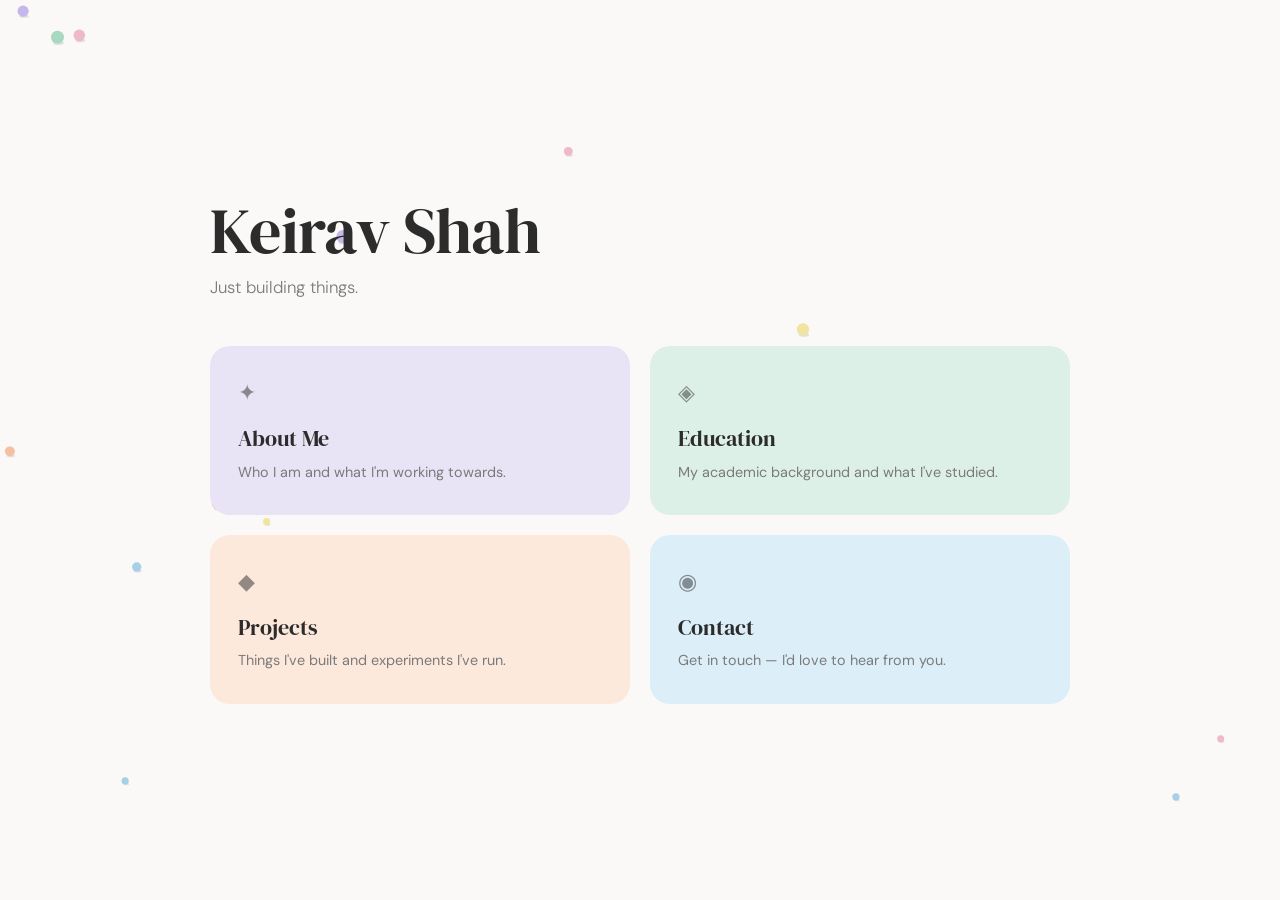
==== index.html @ 4248b80f "Add files via upload" ====
<!DOCTYPE html>
<html lang="en">
<head>
  <meta charset="UTF-8" />
  <meta name="viewport" content="width=device-width, initial-scale=1.0" />
  <title>Keirav Shah</title>
  <link rel="preconnect" href="https://fonts.googleapis.com" />
  <link rel="preconnect" href="https://fonts.gstatic.com" crossorigin />
  <link href="https://fonts.googleapis.com/css2?family=DM+Sans:wght@300;400;500&family=DM+Serif+Display&display=swap" rel="stylesheet" />
  <link rel="stylesheet" href="style.css" />
</head>
<body>
  <canvas id="pond"></canvas>

  <main>
    <section class="hero">
      <h1>Keirav Shah</h1>
      <p class="tagline">Just building things.</p>
    </section>

    <nav class="cards">
      <a href="about.html" class="card card--lavender">
        <span class="card-icon">✦</span>
        <h2>About Me</h2>
        <p>Who I am and what I'm working towards.</p>
      </a>

      <a href="education.html" class="card card--mint">
        <span class="card-icon">◈</span>
        <h2>Education</h2>
        <p>My academic background and what I've studied.</p>
      </a>

      <a href="projects.html" class="card card--peach">
        <span class="card-icon">◆</span>
        <h2>Projects</h2>
        <p>Things I've built and experiments I've run.</p>
      </a>

      <a href="contact.html" class="card card--sky">
        <span class="card-icon">◉</span>
        <h2>Contact</h2>
        <p>Get in touch — I'd love to hear from you.</p>
      </a>
    </nav>
  </main>

  <script src="pond.js"></script>
  <script>
    (function () {
      let navigating = false;

      document.querySelectorAll('.card').forEach(card => {
        card.addEventListener('click', e => {
          e.preventDefault();
          if (navigating) return;
          navigating = true;

          const href = card.getAttribute('href');
          const rect = card.getBoundingClientRect();
          const bg = getComputedStyle(card).backgroundColor;

          const overlay = document.createElement('div');
          Object.assign(overlay.style, {
            position: 'fixed',
            top: rect.top + 'px',
            left: rect.left + 'px',
            width: rect.width + 'px',
            height: rect.height + 'px',
            borderRadius: '1.25rem',
            backgroundColor: bg,
            zIndex: '100',
            pointerEvents: 'none',
            transition: [
              'top 0.45s cubic-bezier(0.4,0,0.2,1)',
              'left 0.45s cubic-bezier(0.4,0,0.2,1)',
              'width 0.45s cubic-bezier(0.4,0,0.2,1)',
              'height 0.45s cubic-bezier(0.4,0,0.2,1)',
              'border-radius 0.45s cubic-bezier(0.4,0,0.2,1)',
            ].join(', '),
          });
          document.body.appendChild(overlay);

          // Double rAF ensures the initial position paints before the transition fires
          requestAnimationFrame(() => {
            requestAnimationFrame(() => {
              Object.assign(overlay.style, {
                top: '0', left: '0',
                width: '100vw', height: '100vh',
                borderRadius: '0',
              });
            });
          });

          setTimeout(() => { window.location.href = href; }, 460);
        });
      });
    })();
  </script>
</body>
</html>
---- style.css ----
*, *::before, *::after {
  box-sizing: border-box;
  margin: 0;
  padding: 0;
}

:root {
  --bg: #faf9f7;
  --text: #2c2c2c;
  --text-muted: #7a7a7a;
  --lavender: #e8e3f5;
  --lavender-accent: #c4b8ea;
  --mint: #ddf0e8;
  --mint-accent: #a8d8c0;
  --peach: #fde8dc;
  --peach-accent: #f4bfa3;
  --sky: #dceef8;
  --sky-accent: #a8cfe8;
}

#pond {
  position: fixed;
  inset: 0;
  width: 100%;
  height: 100%;
  z-index: 0;
}

body {
  font-family: 'DM Sans', sans-serif;
  background-color: var(--bg);
  color: var(--text);
  min-height: 100vh;
  display: flex;
  align-items: center;
  justify-content: center;
  padding: 2rem;
}

main {
  position: relative;
  z-index: 1;
  width: 100%;
  max-width: 860px;
  animation: fadeInUp 0.4s ease 0.1s both;
}

/* Hero */
.hero {
  margin-bottom: 3rem;
}

.hero h1 {
  font-family: 'DM Serif Display', serif;
  font-size: clamp(2.5rem, 6vw, 4rem);
  font-weight: 400;
  letter-spacing: -0.01em;
  line-height: 1.1;
  margin-bottom: 0.6rem;
}

.tagline {
  font-size: 1.05rem;
  color: var(--text-muted);
  font-weight: 300;
}

/* Cards */
.cards {
  display: grid;
  grid-template-columns: repeat(2, 1fr);
  gap: 1.25rem;
}

.card {
  display: block;
  padding: 2rem 1.75rem;
  border-radius: 1.25rem;
  text-decoration: none;
  color: var(--text);
  transition: transform 0.18s ease, box-shadow 0.18s ease;
  position: relative;
  overflow: hidden;
}

.card:hover {
  transform: translateY(-4px);
  box-shadow: 0 12px 32px rgba(0, 0, 0, 0.08);
}

.card--lavender { background-color: var(--lavender); }
.card--mint     { background-color: var(--mint); }
.card--peach    { background-color: var(--peach); }
.card--sky      { background-color: var(--sky); }

.card-icon {
  display: block;
  font-size: 1.4rem;
  margin-bottom: 1rem;
  opacity: 0.5;
}

.card h2 {
  font-family: 'DM Serif Display', serif;
  font-size: 1.4rem;
  font-weight: 400;
  margin-bottom: 0.4rem;
}

.card p {
  font-size: 0.9rem;
  color: var(--text-muted);
  line-height: 1.55;
}

/* Responsive */
@media (max-width: 560px) {
  .cards {
    grid-template-columns: 1fr;
  }

  .hero {
    margin-bottom: 2rem;
  }
}

/* ── Sub-pages ───────────────────────────────────────────────────────────── */

body.subpage {
  display: block;
  padding: 0;
}

.page-wrapper {
  position: relative;
  z-index: 1;
  min-height: 100vh;
}

/* Nav */
.page-nav {
  display: flex;
  align-items: center;
  justify-content: space-between;
  padding: 1.6rem 2.5rem;
  border-bottom: 1px solid rgba(0, 0, 0, 0.06);
}

.site-name {
  font-family: 'DM Serif Display', serif;
  font-size: 1.05rem;
  letter-spacing: -0.01em;
  color: var(--text);
  text-decoration: none;
}

.page-nav-links {
  display: flex;
  list-style: none;
  gap: 2rem;
}

.nav-link {
  font-size: 0.875rem;
  color: var(--text-muted);
  text-decoration: none;
  padding-bottom: 3px;
  border-bottom: 2px solid transparent;
  transition: color 0.15s, border-color 0.15s;
}

.nav-link:hover { color: var(--text); }

.nav-link--active.nav--lavender { color: var(--text); border-bottom-color: var(--lavender-accent); }
.nav-link--active.nav--mint     { color: var(--text); border-bottom-color: var(--mint-accent); }
.nav-link--active.nav--peach    { color: var(--text); border-bottom-color: var(--peach-accent); }
.nav-link--active.nav--sky      { color: var(--text); border-bottom-color: var(--sky-accent); }

/* Page content */
.page-content {
  max-width: 680px;
  margin: 4.5rem auto 6rem;
  padding: 0 2.5rem;
  animation: fadeInUp 0.4s ease 0.05s both;
}

.page-title {
  font-family: 'DM Serif Display', serif;
  font-size: clamp(2.2rem, 5vw, 3.5rem);
  font-weight: 400;
  letter-spacing: -0.01em;
  margin-bottom: 3rem;
}

.about-section {
  margin-bottom: 2.75rem;
}

.section-label {
  font-size: 0.7rem;
  font-weight: 500;
  letter-spacing: 0.1em;
  text-transform: uppercase;
  color: var(--text-muted);
  margin-bottom: 0.75rem;
}

.about-bio {
  font-size: 1.05rem;
  line-height: 1.8;
}

.about-meta {
  font-size: 0.975rem;
  line-height: 1.7;
}

.text-muted { color: var(--text-muted); }

.interest-tags {
  display: flex;
  flex-wrap: wrap;
  gap: 0.5rem;
}

.tag {
  padding: 0.3rem 0.9rem;
  border-radius: 999px;
  font-size: 0.85rem;
}

.tag:nth-child(4n+1) { background: var(--lavender); }
.tag:nth-child(4n+2) { background: var(--mint); }
.tag:nth-child(4n+3) { background: var(--peach); }
.tag:nth-child(4n+4) { background: var(--sky); }

@keyframes fadeInUp {
  from { opacity: 0; transform: translateY(14px); }
  to   { opacity: 1; transform: translateY(0); }
}

/* ── Education ───────────────────────────────────────────────────────────── */

.edu-list {
  display: flex;
  flex-direction: column;
}

.edu-entry {
  position: relative;
  padding-left: 1.5rem;
}

.edu-entry::before {
  content: '';
  position: absolute;
  left: 0;
  top: 0.55rem;
  width: 8px;
  height: 8px;
  border-radius: 50%;
  background: var(--mint-accent);
}

.edu-year {
  display: block;
  font-size: 0.72rem;
  font-weight: 500;
  letter-spacing: 0.09em;
  text-transform: uppercase;
  color: var(--text-muted);
  margin-bottom: 0.45rem;
}

.edu-institution {
  font-family: 'DM Serif Display', serif;
  font-size: 1.65rem;
  font-weight: 400;
  letter-spacing: -0.01em;
  line-height: 1.15;
  margin-bottom: 0.3rem;
}

.edu-programme {
  font-size: 0.975rem;
  color: var(--text);
  margin-bottom: 0.2rem;
}

.edu-location {
  font-size: 0.875rem;
  color: var(--text-muted);
}

.edu-rule {
  height: 1px;
  background: rgba(0, 0, 0, 0.07);
  margin: 2.75rem 0 2.75rem 1.5rem;
}

/* ── Projects ────────────────────────────────────────────────────────────── */

.page-content--wide {
  max-width: 860px;
}

.project-grid {
  display: grid;
  grid-template-columns: repeat(2, 1fr);
  gap: 1.25rem;
}

.project-tile {
  display: flex;
  flex-direction: column;
  padding: 1.75rem;
  border-radius: 1.25rem;
  transition: transform 0.18s ease, box-shadow 0.18s ease;
}

.project-tile:hover {
  transform: translateY(-4px);
  box-shadow: 0 12px 32px rgba(0, 0, 0, 0.08);
}

.project-tile:nth-child(4n+1) { background: var(--lavender); }
.project-tile:nth-child(4n+2) { background: var(--mint); }
.project-tile:nth-child(4n+3) { background: var(--peach); }
.project-tile:nth-child(4n+4) { background: var(--sky); }

.project-year {
  font-size: 0.7rem;
  font-weight: 500;
  letter-spacing: 0.1em;
  text-transform: uppercase;
  color: var(--text-muted);
  margin-bottom: 0.75rem;
}

.project-title {
  font-family: 'DM Serif Display', serif;
  font-size: 1.4rem;
  font-weight: 400;
  letter-spacing: -0.01em;
  line-height: 1.15;
  margin-bottom: 0.5rem;
}

.project-desc {
  font-size: 0.9rem;
  color: var(--text-muted);
  line-height: 1.6;
  margin-bottom: 1.25rem;
}

.project-tags {
  display: flex;
  flex-wrap: wrap;
  gap: 0.4rem;
  margin-top: auto;
}

.project-tag {
  padding: 0.25rem 0.7rem;
  border-radius: 999px;
  font-size: 0.72rem;
  background: rgba(255, 255, 255, 0.55);
  color: var(--text);
}

/* ── Contact ─────────────────────────────────────────────────────────────── */

.contact-list {
  list-style: none;
  display: flex;
  flex-direction: column;
}

.contact-item {
  display: flex;
  flex-direction: column;
  gap: 0.3rem;
  padding: 1.75rem 0;
  border-bottom: 1px solid rgba(0, 0, 0, 0.07);
}

.contact-item:first-child {
  border-top: 1px solid rgba(0, 0, 0, 0.07);
}

.contact-label {
  font-size: 0.72rem;
  font-weight: 500;
  letter-spacing: 0.09em;
  text-transform: uppercase;
  color: var(--text-muted);
}

.contact-link {
  font-family: 'DM Serif Display', serif;
  font-size: clamp(1.2rem, 3vw, 1.6rem);
  font-weight: 400;
  color: var(--text);
  text-decoration: none;
  transition: opacity 0.15s;
}

.contact-link:hover {
  opacity: 0.55;
}

/* ── Responsive ──────────────────────────────────────────────────────────── */

@media (max-width: 560px) {
  .page-nav { padding: 1.2rem 1.25rem; }
  .page-nav-links { gap: 1.25rem; }
  .page-content { margin-top: 2.5rem; padding: 0 1.25rem; }
  .project-grid { grid-template-columns: 1fr; }
}

/* ── Flights (full-page globe) ───────────────────────────────────────────── */

body.flights-full {
  background: radial-gradient(circle at 50% 35%, #141826 0%, #05060a 75%);
  color: #f5f5f7;
  height: 100vh;
  overflow: hidden;             /* globe fills the screen; the panel scrolls */
}

.flights-full #globe {
  position: fixed;
  inset: 0;
  width: 100vw;
  height: 100vh;
  z-index: 0;
}

/* Overlaid, transparent nav with light text */
.page-nav--overlay {
  position: fixed;
  top: 0;
  left: 0;
  right: 0;
  z-index: 5;
  border-bottom: none;
  background: linear-gradient(rgba(5, 6, 10, 0.55), rgba(5, 6, 10, 0));
}

.page-nav--overlay .site-name { color: #f5f5f7; }
.page-nav--overlay .nav-link { color: rgba(245, 245, 247, 0.65); }
.page-nav--overlay .nav-link:hover { color: #fff; }

.globe-loading {
  position: fixed;
  inset: 0;
  display: flex;
  align-items: center;
  justify-content: center;
  color: rgba(245, 245, 247, 0.55);
  font-size: 0.9rem;
  z-index: 1;
}

/* Frosted-glass info panel */
.globe-panel {
  position: fixed;
  z-index: 4;
  top: 5.5rem;
  left: 1.5rem;
  bottom: 1.5rem;
  width: 360px;
  display: flex;
  flex-direction: column;
  padding: 1.75rem;
  border-radius: 1.25rem;
  background: rgba(12, 14, 20, 0.55);
  border: 1px solid rgba(255, 255, 255, 0.08);
  backdrop-filter: blur(16px);
  -webkit-backdrop-filter: blur(16px);
  box-shadow: 0 18px 48px rgba(0, 0, 0, 0.35);
  overflow-y: auto;
  animation: fadeInUp 0.5s ease 0.1s both;
  /* slim, brand-tinted scrollbar (Firefox) */
  scrollbar-width: thin;
  scrollbar-color: rgba(196, 184, 234, 0.35) transparent;
}

/* slim, brand-tinted scrollbar (WebKit/Chromium) */
.globe-panel::-webkit-scrollbar {
  width: 6px;
}

.globe-panel::-webkit-scrollbar-track {
  background: transparent;
}

.globe-panel::-webkit-scrollbar-thumb {
  background: rgba(196, 184, 234, 0.3);
  border-radius: 999px;
}

.globe-panel::-webkit-scrollbar-thumb:hover {
  background: rgba(196, 184, 234, 0.55);
}

.globe-panel-head { margin-bottom: 1.5rem; }

.globe-panel-head .big {
  font-family: 'DM Serif Display', serif;
  font-size: 2.6rem;
  line-height: 1;
}

.globe-panel-head .big-label {
  font-size: 0.72rem;
  font-weight: 500;
  letter-spacing: 0.1em;
  text-transform: uppercase;
  color: rgba(245, 245, 247, 0.55);
  margin-top: 0.4rem;
}

.flight-stats {
  display: grid;
  grid-template-columns: repeat(2, 1fr);
  gap: 0.6rem;
  margin-bottom: 2rem;
}

.stat {
  padding: 0.9rem 1rem;
  border-radius: 0.9rem;
}

.stat:nth-child(4n+1) { background: var(--lavender); }
.stat:nth-child(4n+2) { background: var(--mint); }
.stat:nth-child(4n+3) { background: var(--peach); }
.stat:nth-child(4n+4) { background: var(--sky); }

.stat-num {
  font-family: 'DM Serif Display', serif;
  font-size: 1.45rem;
  line-height: 1;
  color: var(--text);
  margin-bottom: 0.35rem;
}

.stat-label {
  font-size: 0.66rem;
  font-weight: 500;
  letter-spacing: 0.08em;
  text-transform: uppercase;
  color: var(--text-muted);
}

.flights-full .section-label {
  color: rgba(245, 245, 247, 0.5);
  margin-bottom: 0.5rem;
}

/* Routes list (sidebar default view) */
.route-list {
  list-style: none;
  display: flex;
  flex-direction: column;
}

.route-item {
  display: grid;
  grid-template-columns: 1fr auto;
  gap: 0.5rem 1rem;
  align-items: center;
  padding: 0.8rem 0.6rem;
  border-bottom: 1px solid rgba(255, 255, 255, 0.1);
  border-radius: 0.6rem;
  cursor: pointer;
  transition: background 0.18s ease;
}

.route-item:first-child { border-top: 1px solid rgba(255, 255, 255, 0.1); }
.route-item:hover { background: rgba(196, 184, 234, 0.12); }

.route-pair {
  font-family: 'DM Serif Display', serif;
  font-size: 1rem;
  color: #f5f5f7;
}

.route-pair span {
  display: block;
  font-family: 'DM Sans', sans-serif;
  font-size: 0.78rem;
  color: rgba(245, 245, 247, 0.5);
  margin-top: 0.1rem;
}

.route-meta {
  display: flex;
  flex-direction: column;
  align-items: flex-end;
  gap: 0.2rem;
  white-space: nowrap;
}

.route-times {
  font-size: 0.78rem;
  font-weight: 500;
  color: #c4b8ea;
}

.route-dist {
  font-size: 0.78rem;
  color: rgba(245, 245, 247, 0.6);
}

/* Route detail (sidebar, after selecting a route) */
.route-back {
  appearance: none;
  background: none;
  border: none;
  color: rgba(245, 245, 247, 0.7);
  font-family: 'DM Sans', sans-serif;
  font-size: 0.8rem;
  letter-spacing: 0.04em;
  padding: 0.2rem 0;
  cursor: pointer;
  transition: color 0.18s ease;
}

.route-back:hover { color: #f5f5f7; }

.route-detail-head { margin: 0.8rem 0 1rem; }

.route-detail-title {
  font-family: 'DM Serif Display', serif;
  font-size: 1.6rem;
  color: #f5f5f7;
}

.route-detail-sub {
  font-size: 0.78rem;
  line-height: 1.4;
  color: rgba(245, 245, 247, 0.55);
  margin-top: 0.3rem;
}

.flight-cards {
  list-style: none;
  display: flex;
  flex-direction: column;
  gap: 0.7rem;
}

.flight-card {
  padding: 0.9rem 1rem;
  border-radius: 0.9rem;
  background: rgba(255, 255, 255, 0.05);
  border: 1px solid rgba(255, 255, 255, 0.08);
}

.fcard-top {
  display: flex;
  justify-content: space-between;
  align-items: baseline;
  gap: 1rem;
}

.fcard-route {
  font-family: 'DM Serif Display', serif;
  font-size: 1rem;
  color: #f5f5f7;
}

.fcard-dist {
  font-size: 0.78rem;
  color: rgba(245, 245, 247, 0.6);
  white-space: nowrap;
}

.fcard-date {
  font-size: 0.72rem;
  letter-spacing: 0.04em;
  color: rgba(245, 245, 247, 0.5);
  margin-top: 0.25rem;
}

.fcard-meta {
  font-size: 0.78rem;
  color: rgba(245, 245, 247, 0.6);
  margin-top: 0.4rem;
}

/* On narrow screens the panel becomes a bottom sheet */
@media (max-width: 700px) {
  .globe-panel {
    top: auto;
    left: 0;
    right: 0;
    bottom: 0;
    width: auto;
    max-height: 52vh;
    border-radius: 1.25rem 1.25rem 0 0;
  }
}
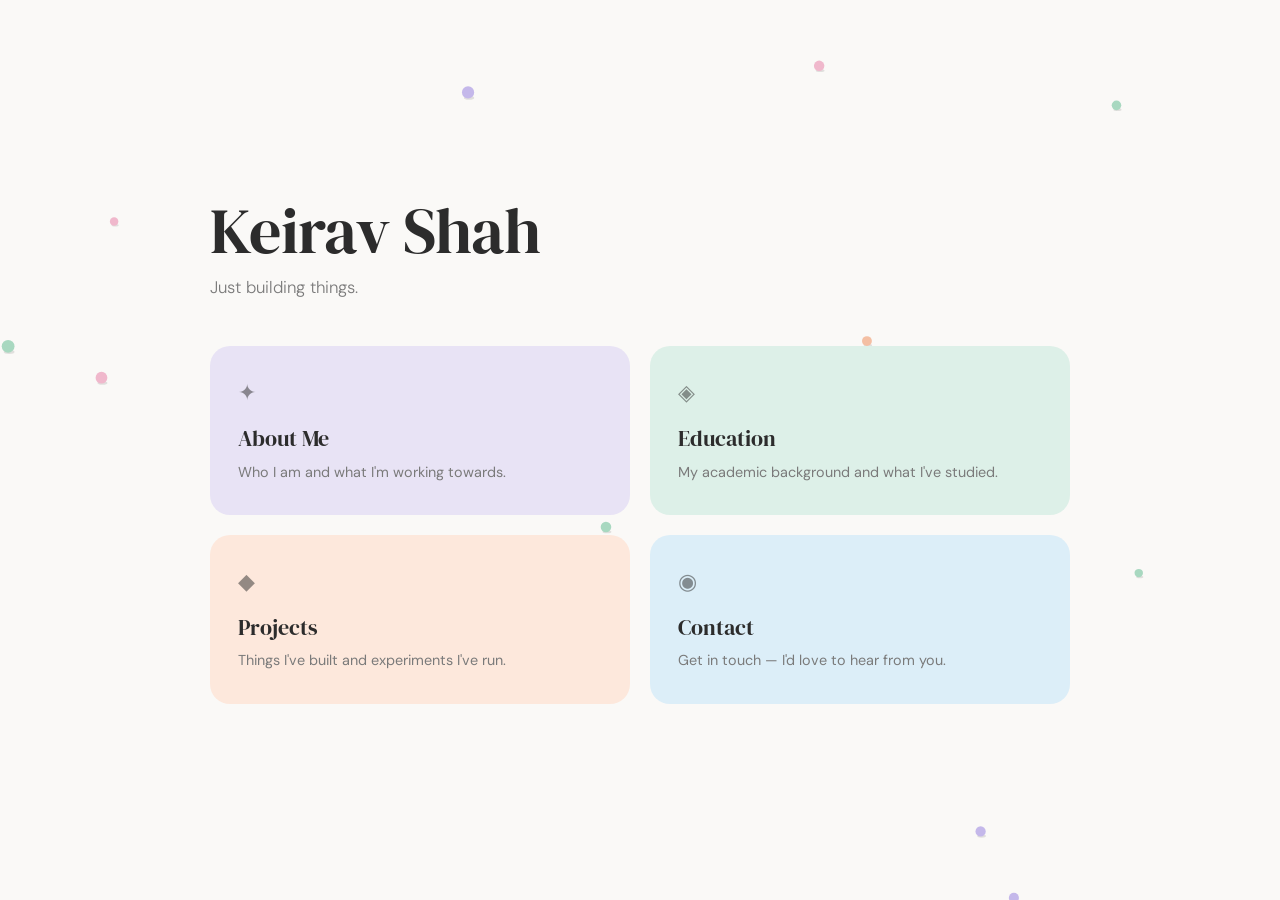
==== commit e0f21f97: "Update index.html Fixed back button not rendering bug" ====
--- a/index.html
+++ b/index.html
@@ -50,6 +50,14 @@
     (function () {
       let navigating = false;
 
+      // Back/forward-cache restores the page as it was mid-exit: covered by the
+      // expanded card overlay, with `navigating` stuck true. Clean up on restore.
+      window.addEventListener('pageshow', e => {
+        if (!e.persisted) return;
+        navigating = false;
+        document.querySelectorAll('.card-exit-overlay').forEach(el => el.remove());
+      });
+
       document.querySelectorAll('.card').forEach(card => {
         card.addEventListener('click', e => {
           e.preventDefault();
@@ -61,6 +69,7 @@
           const bg = getComputedStyle(card).backgroundColor;
 
           const overlay = document.createElement('div');
+          overlay.className = 'card-exit-overlay';
           Object.assign(overlay.style, {
             position: 'fixed',
             top: rect.top + 'px',
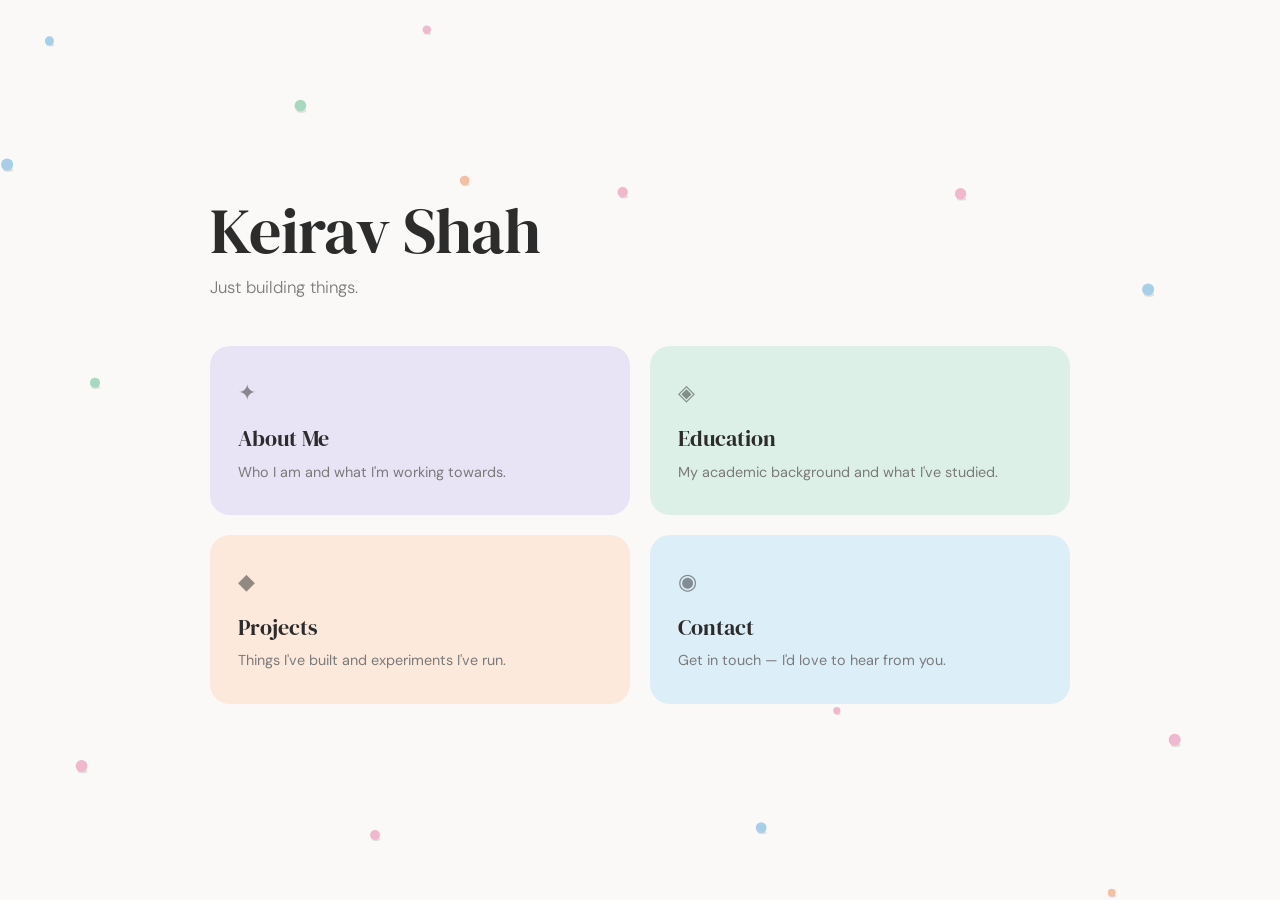
==== commit 048ae39c: "Update index.html" ====
--- a/index.html
+++ b/index.html
@@ -19,25 +19,25 @@
     </section>
 
     <nav class="cards">
-      <a href="about.html" class="card card--lavender">
+      <a href="/about" class="card card--lavender">
         <span class="card-icon">✦</span>
         <h2>About Me</h2>
         <p>Who I am and what I'm working towards.</p>
       </a>
 
-      <a href="education.html" class="card card--mint">
+      <a href="/education" class="card card--mint">
         <span class="card-icon">◈</span>
         <h2>Education</h2>
         <p>My academic background and what I've studied.</p>
       </a>
 
-      <a href="projects.html" class="card card--peach">
+      <a href="/projects" class="card card--peach">
         <span class="card-icon">◆</span>
         <h2>Projects</h2>
         <p>Things I've built and experiments I've run.</p>
       </a>
 
-      <a href="contact.html" class="card card--sky">
+      <a href="/contact" class="card card--sky">
         <span class="card-icon">◉</span>
         <h2>Contact</h2>
         <p>Get in touch — I'd love to hear from you.</p>
--- a/style.css
+++ b/style.css
@@ -690,7 +690,10 @@
   margin-top: 0.4rem;
 }
 
-/* On narrow screens the panel becomes a bottom sheet */
+/* Drag handle — only shown on the mobile bottom sheet */
+.sheet-handle { display: none; }
+
+/* On narrow screens the panel becomes a draggable bottom sheet */
 @media (max-width: 700px) {
   .globe-panel {
     top: auto;
@@ -698,7 +701,391 @@
     right: 0;
     bottom: 0;
     width: auto;
-    max-height: 52vh;
+    /* Cap the open height so the grab handle always clears the overlay navbar
+       (the sheet is anchored to the bottom, so a smaller height = lower top). */
+    max-height: 80vh;
+    max-height: calc(100dvh - 7rem);
+    padding-top: 0.75rem;
     border-radius: 1.25rem 1.25rem 0 0;
+    /* The fadeInUp intro animates transform and, with fill-mode `both`, would
+       pin it to translateY(0) — overriding the sheet slide below and leaving the
+       sheet stuck open. Disable it here; the sheet has its own transform. */
+    animation: none;
+    /* JS sets --sheet-y to slide the sheet down to a snap point */
+    transform: translateY(var(--sheet-y, 0px));
+    transition: transform 0.32s cubic-bezier(0.22, 1, 0.36, 1);
   }
-}
+
+  /* Only let the content scroll when fully open; otherwise a drag-to-open
+     gesture gets swallowed by the scroller instead of moving the sheet. */
+  .globe-panel:not([data-sheet="open"]) { overflow-y: hidden; }
+
+  /* while a finger is dragging, follow it 1:1 with no easing */
+  .globe-panel.is-dragging { transition: none; }
+
+  /* The handle + the km header form the drag grip; the routes list below still
+     scrolls. touch-action:none lets JS own the vertical gesture on the grip. */
+  .sheet-handle,
+  .globe-panel-head {
+    touch-action: none;
+    cursor: grab;
+  }
+  .globe-panel.is-dragging .sheet-handle,
+  .globe-panel.is-dragging .globe-panel-head { cursor: grabbing; }
+
+  .sheet-handle {
+    display: block;
+    flex: none;
+    width: 42px;
+    height: 5px;
+    /* generous tap target around the thin visual bar */
+    padding: 10px 0;
+    margin: -10px auto 0.4rem;
+    background-clip: content-box;
+    border-radius: 999px;
+    background-color: rgba(245, 245, 247, 0.35);
+  }
+}
+
+/* ============================================================
+   TRISOLARIS — immersive full-page three-body simulation
+   ============================================================ */
+
+body.trisolaris-full {
+  background: radial-gradient(circle at 50% 40%, #0c0916 0%, #030208 70%);
+  color: #f5f5f7;
+  height: 100vh;
+  overflow: hidden;
+}
+
+.trisolaris-full #space {
+  position: fixed;
+  inset: 0;
+  width: 100vw;
+  height: 100vh;
+  z-index: 0;
+}
+
+/* Compact frosted chip — era, civilization counter, event line */
+.tri-panel {
+  position: fixed;
+  z-index: 4;
+  left: 1.5rem;
+  bottom: 1.5rem;
+  max-width: min(420px, calc(100vw - 3rem));
+  padding: 1.1rem 1.4rem;
+  border-radius: 1.1rem;
+  background: rgba(10, 8, 18, 0.55);
+  border: 1px solid rgba(255, 255, 255, 0.08);
+  backdrop-filter: blur(14px);
+  -webkit-backdrop-filter: blur(14px);
+  pointer-events: none;          /* purely informational — clicks reach the scene */
+}
+
+.tri-era {
+  font-family: 'DM Serif Display', serif;
+  font-size: 1.8rem;
+  line-height: 1.1;
+  color: var(--mint);
+  transition: color 0.8s ease;
+}
+
+.tri-era.is-chaotic { color: var(--peach); }
+
+.tri-civ {
+  font-size: 0.72rem;
+  font-weight: 500;
+  letter-spacing: 0.1em;
+  text-transform: uppercase;
+  color: rgba(245, 245, 247, 0.55);
+  margin-top: 0.35rem;
+}
+
+.tri-event {
+  font-size: 0.85rem;
+  font-weight: 300;
+  color: var(--lavender);
+  margin-top: 0.6rem;
+  min-height: 1.2em;
+  opacity: 0;
+  transition: opacity 0.9s ease;
+}
+
+.tri-event.is-visible { opacity: 1; }
+
+/* Live surface temperature — shivers when icy, wavers when sweltering */
+.tri-temp {
+  display: flex;
+  align-items: baseline;
+  gap: 0.4rem;
+  margin-top: 0.65rem;
+  color: rgba(245, 245, 247, 0.85);
+  transition: color 0.8s ease;
+}
+
+.tri-temp-num {
+  font-family: 'DM Serif Display', serif;
+  font-size: 1.45rem;
+  line-height: 1;
+}
+
+.tri-temp-unit {
+  font-size: 0.66rem;
+  font-weight: 500;
+  letter-spacing: 0.1em;
+  text-transform: uppercase;
+  color: rgba(245, 245, 247, 0.5);
+}
+
+.tri-temp.is-cold { color: #a5d8f3; }
+.tri-temp.is-cold .tri-temp-num {
+  animation: tri-shiver 0.16s infinite;
+  text-shadow: 0 0 14px rgba(140, 200, 240, 0.5);
+}
+.tri-temp.is-cold .tri-temp-num::before { content: '❄ '; font-size: 0.8em; }
+
+.tri-temp.is-hot { color: #ffa173; }
+.tri-temp.is-hot .tri-temp-num {
+  animation: tri-swelter 0.55s ease-in-out infinite;
+  text-shadow: 0 0 16px rgba(255, 120, 60, 0.6);
+}
+
+@keyframes tri-shiver {
+  0%   { transform: translate(0, 0); }
+  25%  { transform: translate(-1px, 1px); }
+  50%  { transform: translate(1px, -1px); }
+  75%  { transform: translate(-1px, -1px); }
+  100% { transform: translate(0, 0); }
+}
+
+@keyframes tri-swelter {
+  0%, 100% { transform: translateY(0) skewX(0); }
+  30%      { transform: translateY(-1.5px) skewX(3deg); }
+  65%      { transform: translateY(1px) skewX(-3deg); }
+}
+
+/* Slide-in info card — context + the glossary of civilization endings */
+.tri-info {
+  position: fixed;
+  z-index: 6;
+  top: 5.5rem;
+  right: 1.5rem;
+  width: 350px;
+  max-width: calc(100vw - 3rem);
+  max-height: calc(100vh - 11rem);
+  overflow-y: auto;
+  padding: 1.6rem 1.5rem;
+  border-radius: 1.1rem;
+  background: rgba(10, 8, 18, 0.72);
+  border: 1px solid rgba(255, 255, 255, 0.08);
+  backdrop-filter: blur(16px);
+  -webkit-backdrop-filter: blur(16px);
+  transform: translateX(calc(100% + 2rem));
+  transition: transform 0.5s cubic-bezier(0.22, 1, 0.36, 1);
+}
+
+.tri-info.is-open { transform: none; }
+
+.tri-info::-webkit-scrollbar { width: 6px; }
+.tri-info::-webkit-scrollbar-track { background: transparent; }
+.tri-info::-webkit-scrollbar-thumb {
+  background: rgba(196, 184, 234, 0.3);
+  border-radius: 999px;
+}
+
+.tri-info h2 {
+  font-family: 'DM Serif Display', serif;
+  font-size: 1.4rem;
+  font-weight: 400;
+  margin-bottom: 0.8rem;
+  padding-right: 1.5rem;
+}
+
+.tri-info p {
+  font-size: 0.84rem;
+  font-weight: 300;
+  line-height: 1.6;
+  color: rgba(245, 245, 247, 0.78);
+  margin-bottom: 0.85rem;
+}
+
+.tri-info strong { font-weight: 500; color: #f5f5f7; }
+
+.tri-info-close {
+  position: absolute;
+  top: 1rem;
+  right: 1.1rem;
+  border: none;
+  background: none;
+  color: rgba(245, 245, 247, 0.6);
+  font-size: 1.3rem;
+  line-height: 1;
+  cursor: pointer;
+}
+
+.tri-info-close:hover { color: #fff; }
+
+.tri-endings {
+  list-style: none;
+  display: flex;
+  flex-direction: column;
+  gap: 0.6rem;
+  margin-bottom: 0.95rem;
+}
+
+.tri-endings li {
+  font-size: 0.8rem;
+  font-weight: 300;
+  line-height: 1.5;
+  color: rgba(245, 245, 247, 0.7);
+}
+
+.tri-ending-tag {
+  display: block;
+  font-weight: 500;
+  font-size: 0.78rem;
+}
+
+.tag--fire   { color: #f4bfa3; }
+.tag--ice    { color: #a9cdec; }
+.tag--syzygy { color: #c4b8ea; }
+.tag--reset  { color: #ddf0e8; }
+
+/* Chronicle of fallen civilizations */
+.tri-chron-title {
+  font-size: 0.68rem;
+  font-weight: 500;
+  letter-spacing: 0.1em;
+  text-transform: uppercase;
+  color: rgba(245, 245, 247, 0.5);
+  margin: 1.1rem 0 0.55rem;
+}
+
+.tri-chronicle {
+  list-style: none;
+  display: flex;
+  flex-direction: column;
+  gap: 0.4rem;
+  margin-bottom: 0.95rem;
+}
+
+.tri-chronicle li {
+  display: grid;
+  grid-template-columns: 3.4rem 1fr auto;
+  gap: 0.6rem;
+  align-items: baseline;
+  font-size: 0.78rem;
+  font-weight: 300;
+  color: rgba(245, 245, 247, 0.75);
+}
+
+.chron-n { color: rgba(245, 245, 247, 0.45); }
+
+.chron-cause { font-weight: 500; }
+
+.chron-empty {
+  font-style: italic;
+  color: rgba(245, 245, 247, 0.45);
+}
+
+.tri-hint {
+  font-size: 0.68rem;
+  font-weight: 500;
+  letter-spacing: 0.08em;
+  text-transform: uppercase;
+  color: rgba(245, 245, 247, 0.4);
+  border-top: 1px solid rgba(255, 255, 255, 0.08);
+  padding-top: 0.9rem;
+}
+
+.tri-btn--info {
+  width: 1.45rem;
+  height: 1.45rem;
+  display: grid;
+  place-items: center;
+  border: 1px solid rgba(245, 245, 247, 0.35);
+  border-radius: 999px;
+  font-family: 'DM Serif Display', serif;
+  font-style: italic;
+  font-size: 0.8rem;
+  padding: 0;
+}
+
+/* Ambient-sound toggle — dim when muted, lavender glow when playing */
+.tri-btn--sound { opacity: 0.4; }
+
+.tri-btn--sound.is-on {
+  opacity: 1;
+  color: #c4b8ea;
+  text-shadow: 0 0 9px rgba(196, 184, 234, 0.65);
+}
+
+/* Volume slider only exists while sound is on — keeps the pill minimal */
+.tri-vol {
+  width: 0;
+  opacity: 0;
+  pointer-events: none;
+  margin: 0 0 0 -0.75rem;   /* collapse the flex gap it would otherwise leave */
+  accent-color: #c4b8ea;
+  cursor: pointer;
+  transition: width 0.35s ease, opacity 0.35s ease, margin-left 0.35s ease;
+}
+
+.tri-controls.sound-on .tri-vol {
+  width: 64px;
+  opacity: 1;
+  pointer-events: auto;
+  margin-left: 0;
+}
+
+/* Pause + speed, tucked into the opposite corner */
+.tri-controls {
+  position: fixed;
+  z-index: 4;
+  right: 1.5rem;
+  bottom: 1.5rem;
+  display: flex;
+  align-items: center;
+  gap: 0.75rem;
+  padding: 0.55rem 0.9rem;
+  border-radius: 999px;
+  background: rgba(10, 8, 18, 0.55);
+  border: 1px solid rgba(255, 255, 255, 0.08);
+  backdrop-filter: blur(14px);
+  -webkit-backdrop-filter: blur(14px);
+}
+
+.tri-btn {
+  border: none;
+  background: none;
+  color: rgba(245, 245, 247, 0.75);
+  font-size: 0.95rem;
+  line-height: 1;
+  cursor: pointer;
+  padding: 0.15rem;
+}
+
+.tri-btn:hover { color: #fff; }
+
+.tri-controls #tri-speed {
+  width: 110px;
+  accent-color: #c4b8ea;
+  cursor: pointer;
+}
+
+@media (max-width: 560px) {
+  .tri-panel {
+    left: 1rem;
+    bottom: 4.5rem;               /* clear the controls pill below */
+    padding: 0.9rem 1.1rem;
+  }
+  .tri-era { font-size: 1.45rem; }
+  .tri-controls { right: 1rem; bottom: 1rem; }
+  .tri-controls #tri-speed { width: 80px; }
+  .tri-info {
+    top: 4.5rem;
+    right: 1rem;
+    max-width: calc(100vw - 2rem);
+    max-height: calc(100vh - 12rem);
+  }
+}
